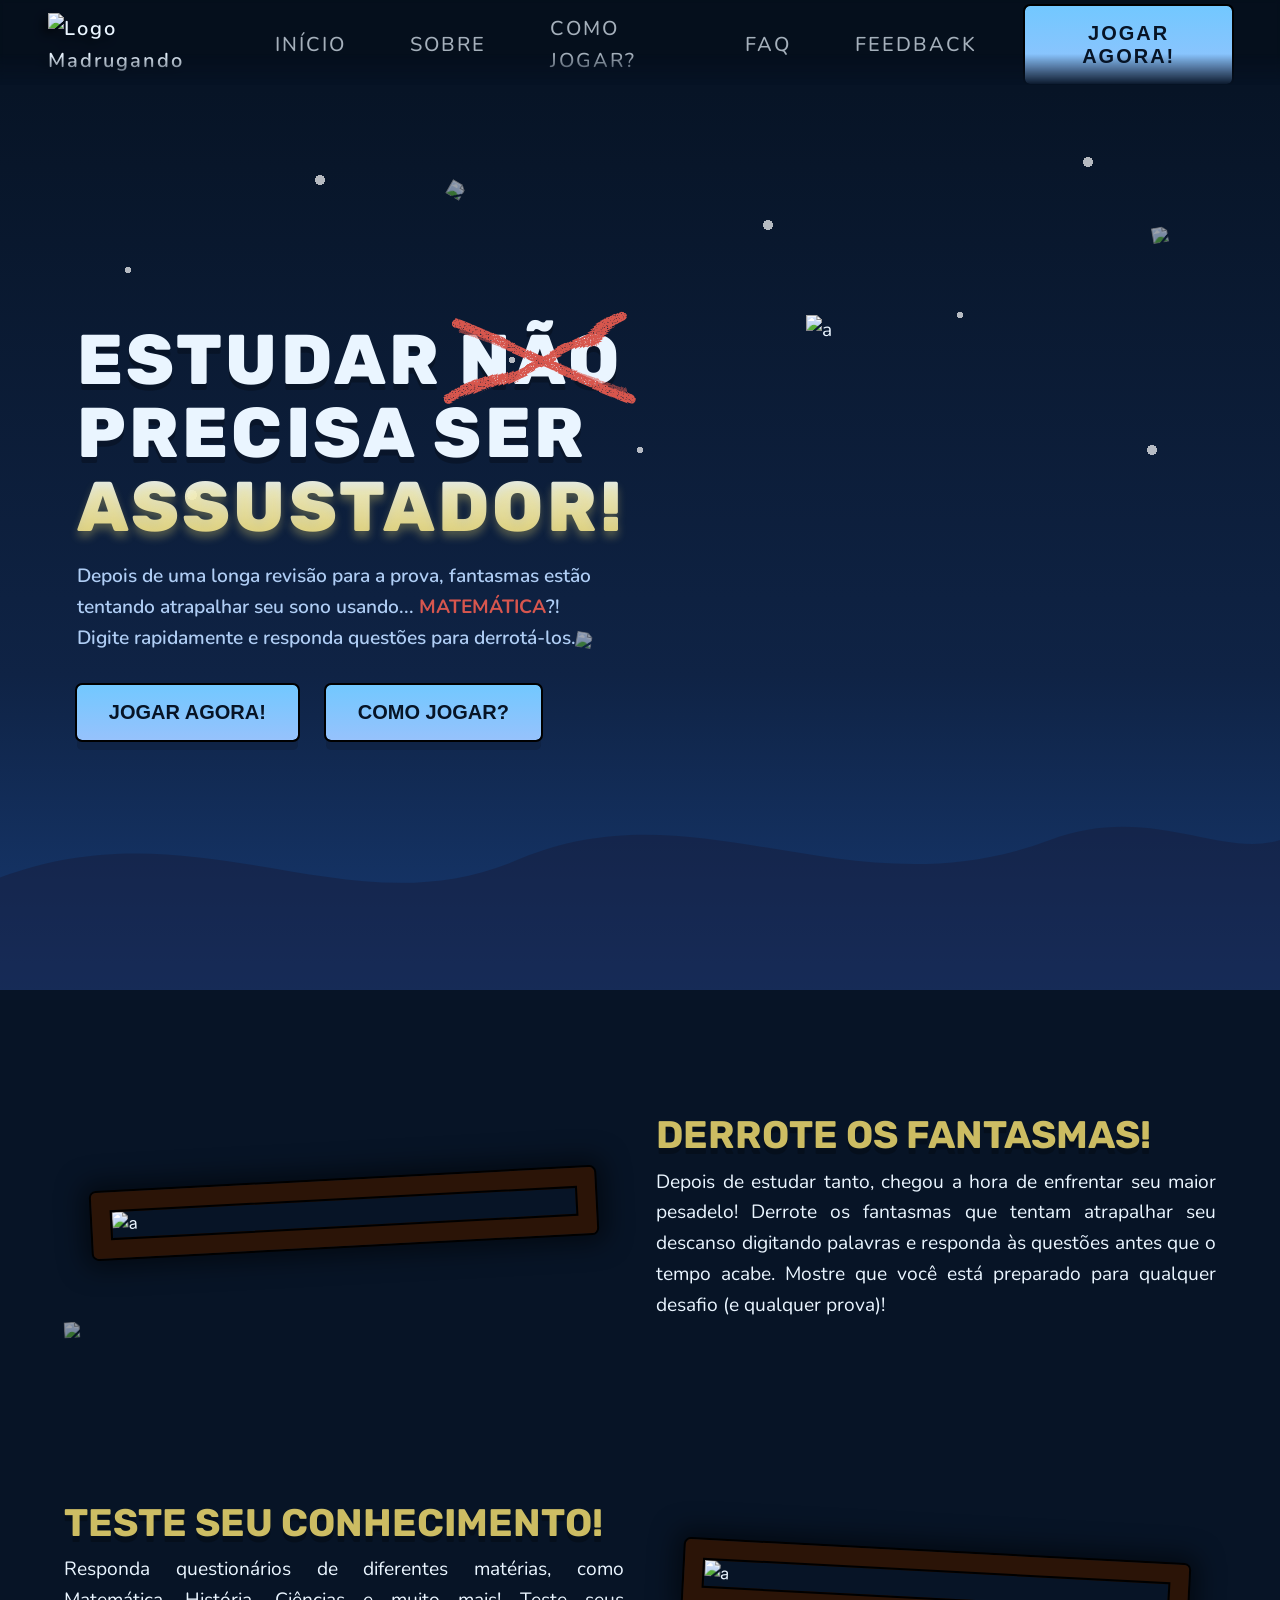
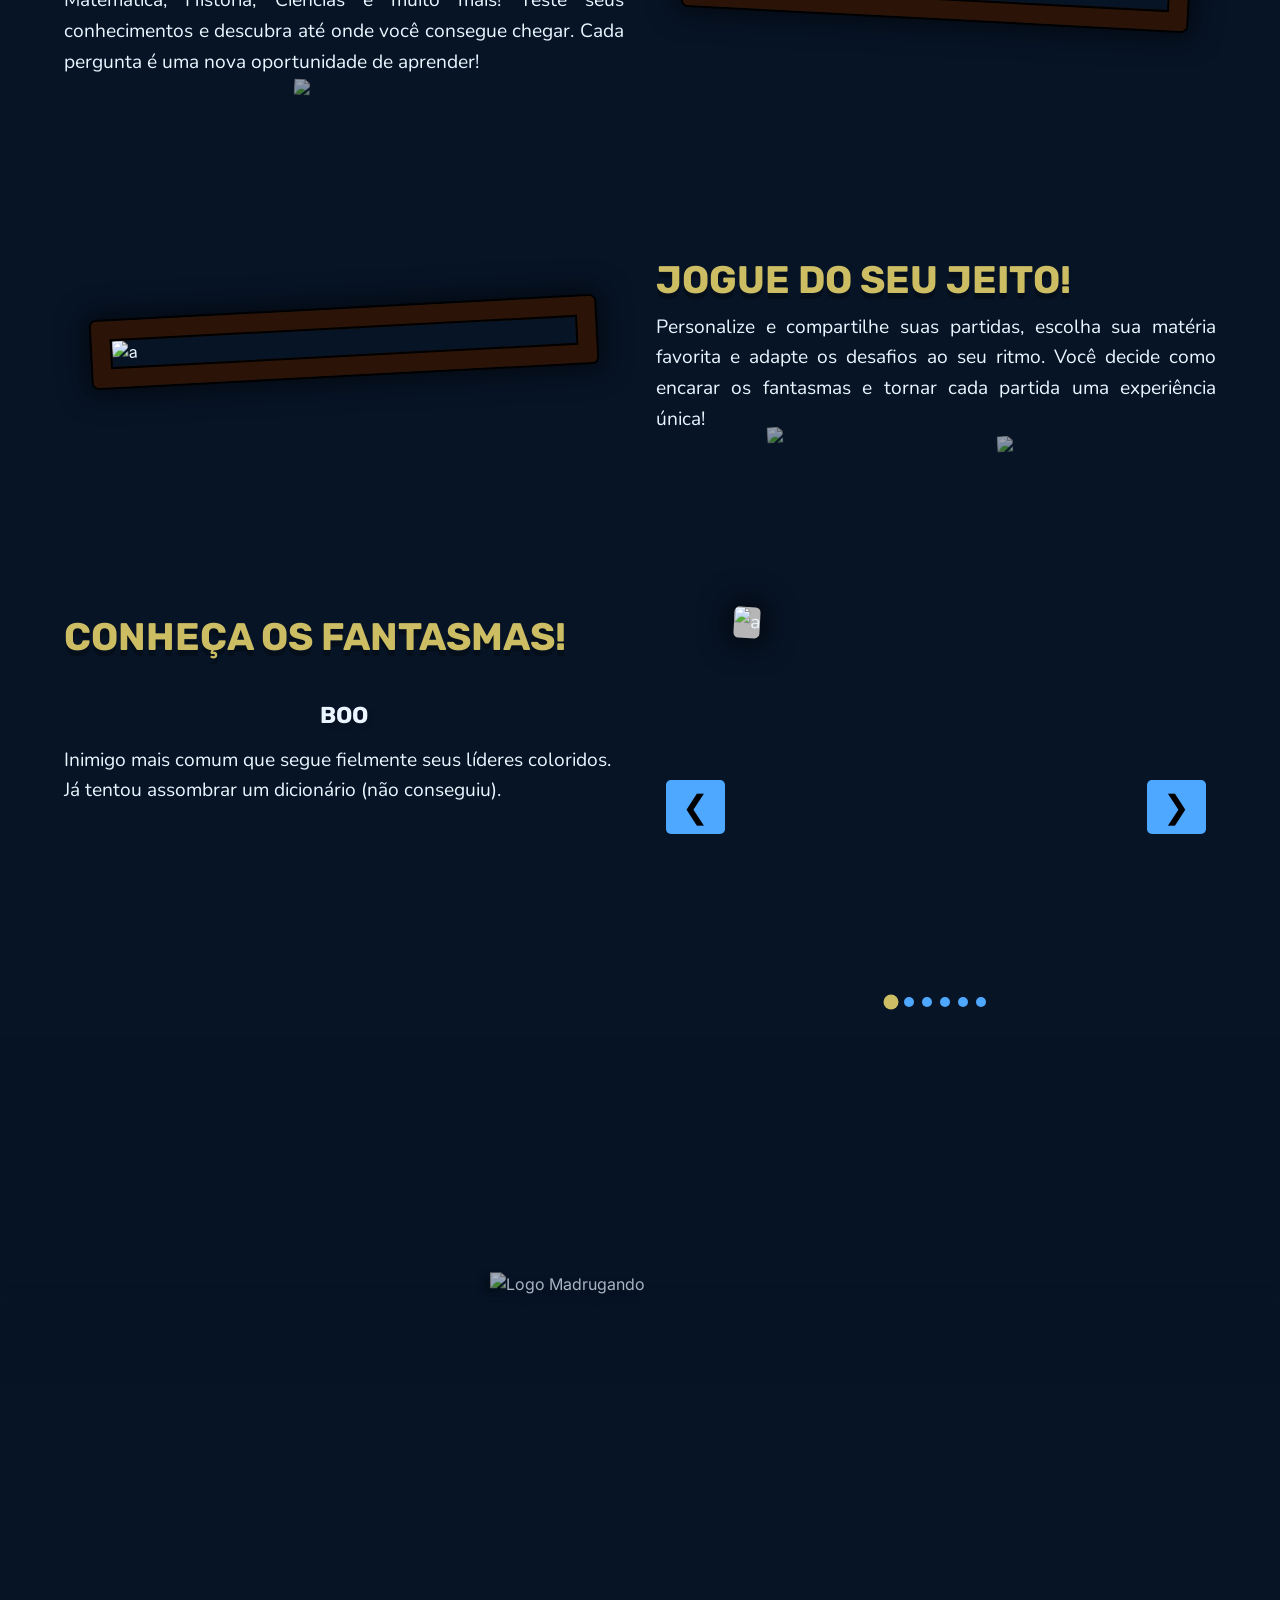
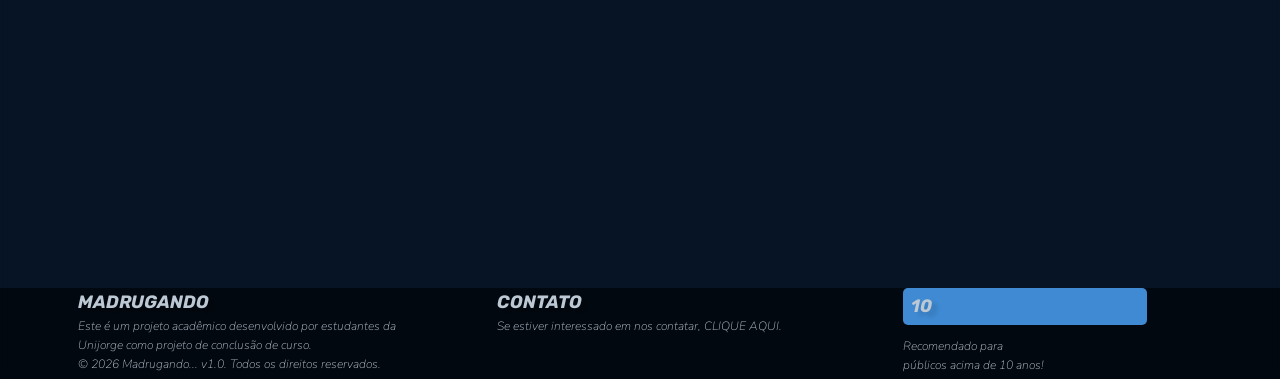
==== index.html @ c6a185a7 "Add de páginas e alterações de estilo no home" ====
<!DOCTYPE html>
<html lang="pt_BR">
<head>
    <meta charset="UTF-8">
    <meta name="viewport" content="width=device-width, initial-scale=1.0">
    <meta name="author" content = "TeamMadrugueiros"> 


    <meta property="og:title" content="Madrugando | JOGUE AGORA!" /> 
    <meta property="og:description" content="Estudar não precisa ser assustador!" /> 
    <meta property="og:image" content="https://madrugando-team.github.io/Madrugando/assets/landingpage/logo.png" />
    <meta property="og:url" content="https://madrugando-team.github.io/Madrugando/" /> 
    <meta property="og:image:width" content="1200" />
    <meta property="og:image:height" content="630" />
    <meta property="og:type" content="website" />
    <meta property="og:locale" content="pt_BR" />
    <meta name ="description" content = "Madrugando: um Typing Game educativo para testar seus conhecimentos e habilidades enquanto se diverte!"> 

    <link rel="preconnect" href="https://fonts.googleapis.com">
    <link rel="preconnect" href="https://fonts.gstatic.com" crossorigin>
    <link href="https://fonts.googleapis.com/css2?family=Baloo+2:wght@400..800&family=Crete+Round:ital@0;1&family=Inter:ital,opsz,wght@0,14..32,100..900;1,14..32,100..900&family=Nunito:ital,wght@0,200..1000;1,200..1000&family=Rubik:ital,wght@0,300..900;1,300..900&display=swap" rel="stylesheet">
    <link href="https://fonts.googleapis.com/css2?family=Baloo+2:wght@400..800&family=Crete+Round:ital@0;1&family=Inter:ital,opsz,wght@0,14..32,100..900;1,14..32,100..900&family=Nunito:ital,wght@0,200..1000;1,200..1000&family=Rubik:ital,wght@0,300..900;1,300..900&display=swap" rel="stylesheet">
    <link href="https://fonts.googleapis.com/css2?family=Baloo+2:wght@400..800&family=Crete+Round:ital@0;1&family=Inter:ital,opsz,wght@0,14..32,100..900;1,14..32,100..900&family=Nunito:ital,wght@0,200..1000;1,200..1000&display=swap" rel="stylesheet">


    <link rel="stylesheet" href="./styles/ladingpage/style.css">
    <link rel="apple-touch-icon" sizes="180x180" href=".\assets\landingpage\icons\apple-touch-icon.png">
    <link rel="icon" type="image/png" sizes="32x32" href=".\assets\landingpage\icons\favicon-32x32.png">
    <link rel="icon" type="image/png" sizes="16x16" href=".\assets\landingpage\icons\favicon-16x16.png">
    <link rel="manifest" href=".\assets\landingpage\icons\site.webmanifest">

    
    <script src="./scripts/ladingpage/frontpage" defer></script>

    <title>MADRUGANDO...</title>
    
</head>
<body>
    <svg width="0" height="0" style="position:absolute" aria-hidden="true">
  <filter id="lapis" x="-10%" y="-10%" width="120%" height="120%">
    <!-- traço tremido -->
    <feTurbulence type="fractalNoise" baseFrequency="0.03" numOctaves="2" seed="3" result="ondulacao"/>
    <feDisplacementMap in="SourceGraphic" in2="ondulacao" scale="10" result="tremido"/>
    <!-- granulado de grafite -->
    <feTurbulence type="fractalNoise" baseFrequency="1.2" numOctaves="2" seed="8" result="grao"/>
    <feColorMatrix in="grao" type="matrix"
      values="0 0 0 0 0  0 0 0 0 0  0 0 0 0 0  3 0 0 0 -0.3" result="mascara"/>
    <feComposite in="tremido" in2="mascara" operator="in"/>
  </filter>
</svg>

    <nav>
        <ul class="navbar-pc">
            <li><img src="./assets/landingpage/logo.png" alt="Logo Madrugando" class="nav-logo"></li>

            <li><a href="./index.html">INÍCIO</a></li>
            <li><a href="./pages/sobre.html">SOBRE</a></li>
            <li><a href="./pages/regras.html">COMO JOGAR?</a></li>
            <li><a href="./pages/faq.html">FAQ</a></li>
            <li><a href="https://forms.gle/wA4erLPUZ9waBrim6" target="_blank">FEEDBACK</a></li>
            <li><button class="btn-jogar"><a class="linkbtn" href="./pages/game.html">JOGAR AGORA!</a></button></li>
        </ul>
    </nav>


    <main>

    <header>

<section class="hero">

  <div class="stars"></div> 

    <div class="boo banner-carrossel">
        <ul>
            <li class="ativo"><img src="./assets/landingpage/verde.png" alt="a"></li>
            <li><img src="./assets/landingpage/vermelho.png" alt="a"></li>
            <li><img src="./assets/landingpage/laranja.png" alt="a"></li>
        </ul>
    </div>
  <div class="boo f1">
        <img src="./assets/landingpage//fant1.png">
  </div>
    <div class="boo f2">
        <img src="./assets/landingpage//fant2.png">
  </div>
    <div class="boo f3">
        <img src="./assets/landingpage//fant3.png">
  </div>

  <div class="banner">
    
    <div class="banner-conteudo">

        <!-- <img src="./assets/landingpage//logo.png" alt="Logo Madrugando" class="banner-logo"> -->
      <h1 class="banner-titulo">ESTUDAR <span class="risco-banner"> NÃO <svg class="x-lapis" viewBox="0 0 100 60" preserveAspectRatio="none" aria-hidden="true">
    <g filter="url(#lapis)">
      <path d="M5 9 C28 18, 62 38, 97 52" />
      <path d="M95 7 C66 24, 33 42, 3 55" />
      <path class="traco-extra" d="M8 14 C34 24, 64 36, 94 47" />
    </g>
  </svg> </span>
       PRECISA SER <span class="destaque-amarelo">ASSUSTADOR!</span>
      </h1>

      <p class="banner-desc">Depois de uma longa revisão para a prova, fantasmas estão tentando atrapalhar seu sono usando... <span class="materia" aria-live="off" >MATEMÁTICA</span>?!
    <br> Digite rapidamente e responda questões para derrotá-los.</p>

    <div class="banner-btns">
      <button class="btn-jogar"><a href="./pages/game.html">JOGAR AGORA!</a></button>
      <button class="btn-jogar"><a href="./pages/regras.html">COMO JOGAR?</a></button>
    </div>

    </div>

  </div>
 
  <svg class="hill-near" viewBox="0 0 1280 120" preserveAspectRatio="none">
    <path d="M0,120 L0,60 C200,20 350,90 520,50 C700,10 850,80 1050,40 C1150,20 1220,50 1280,40 L1280,120 Z" fill="#161D3C"/>
  </svg>
  
</section>

    </header>

    <section class="corpo-main">

        <div>
            <div class="corpo-conteudoE">

            <div class="boo2 corpof1">
                <img src="./assets/landingpage//laranja.png">
            </div>

                <div class="corpo-img">
                    <img src="./assets/landingpage//gameplay.webp" alt="a">
                </div>

                <div class="corpo-texto">
                    <h2>DERROTE OS FANTASMAS!</h2>

                    <p>Depois de estudar tanto, chegou a hora de enfrentar seu maior pesadelo! Derrote os fantasmas que tentam atrapalhar seu descanso digitando palavras e responda às questões antes que o tempo acabe. Mostre que você está preparado para qualquer desafio (e qualquer prova)!</p>
                </div>
            </div>

            <div class="corpo-conteudoD">

            <div class="boo2 corpof2">
                <img src="./assets/landingpage//verde.png">
            </div>

                <div class="corpo-texto">
                    <h2>TESTE SEU CONHECIMENTO!</h2>
                    <p>Responda questionários de diferentes matérias, como Matemática, História, Ciências e muito mais! Teste seus conhecimentos e descubra até onde você consegue chegar. Cada pergunta é uma nova oportunidade de aprender!</p>
                </div>

                <div class="corpo-img">
                    <img src="./assets/landingpage//gameplay.webp" alt="a">
                </div>
            </div>

            <div class="corpo-conteudoE">

            <div class="boo2 corpof3">
                <img src="./assets/landingpage//fant1.png">
            </div>
            <div class="boo2 corpof4">
                <img src="./assets/landingpage//fant2.png">
            </div>

                <div class="corpo-img">
                    <img src="./assets/landingpage//gameplay.webp" alt="a">
                </div>

                <div class="corpo-texto">
                    <h2>JOGUE DO SEU JEITO!</h2>
                    <p>Personalize e compartilhe suas partidas, escolha sua matéria favorita e adapte os desafios ao seu ritmo. Você decide como encarar os fantasmas e tornar cada partida uma experiência única!</p>
                </div>
            </div>

            <div class="corpo-conteudoD">
                <div class="corpo-texto fantasmas">
                    <h2>CONHEÇA OS FANTASMAS!</h2>
                    <h3 class="nomeFant"></h3>
                    <ul class="textoFant"></ul>
                </div>

                <div class="corpo-img">

            <div class="carrossel-fantasmas">
                <button class="seta antes">❮</button>

            <ul class="fant-carrossel">

            <li class="ativo" data-nome="BOO" data-texto="Inimigo mais comum que segue fielmente seus líderes coloridos. Já tentou assombrar um dicionário (não conseguiu)."><img src="./assets/landingpage//logo.png" alt="a"></li>

            <li data-nome="BOCÓ" data-texto="Líder do grupo. Deu a ideia de atazanar o protagonista nos sonhos porque ficou com raiva ao ver ele dormir no meio dos estudos. Uma vez ficou com tanta raiva que quase explodiu."><img src="./assets/landingpage//vermelho.png" alt="a"></li>

            <li data-nome="BIG" data-texto="Mais velho do grupo, por conta de sua experiência, ajuda o Bocó a pensar em planos melhores. Adora contar histórias e curte novela mexicana."><img src="./assets/landingpage//amarelo.png" alt="a"></li>

            <li data-nome="BLU" data-texto="Adora a natureza e estar perto dos amigos, normalmente se preocupa demais com os outros. É vegano. Uma vez, pisou numa formiga e chorou por dias."><img src="./assets/landingpage//azul.png" alt="a"></li>

            <li data-nome="BOB" data-texto="Mais novo do grupo, normalmente faz as coisas sem pensar por conta de sua inocência. Uma vez, viajou pelo mundo (no Minecraft)."><img src="./assets/landingpage//laranja.png" alt="a"></li>

            <li data-nome="SCROMBLUS" data-texto="Simplesmente apareceu do nada e todo mundo concordou em manter ele no grupo, de longe o cara mais prestativo. Não sabe falar, só emite sons estranhos que aparentemente todo mundo consegue entender. "><img src="./assets/landingpage//verde.png" alt="a"></li>
            </ul>

                <button class="seta depois">❯</button>

            <div class="bolinhas"></div>
            </div>
                </div>

            </div>
        </div>

    </section>

    <section class="banner-baixo">
        <img class="logo" src="./assets/landingpage/logo.png" alt="Logo Madrugando" class="banner-logo">
        <div class="banner">
        </div>

    <footer>
        <div class="footer-div">
            <div class="footer-projeto">
                <h3>MADRUGANDO</h3>
                <p>Este é um projeto acadêmico desenvolvido por estudantes da Unijorge como projeto de conclusão de curso.</p>
                <p>© 2026 Madrugando... v1.0. Todos os direitos reservados.</p>
            </div>

            <div class="footer-contato">
            <h3>CONTATO</h3>
            <p>Se estiver interessado em nos contatar, <a href="./pages/sobre.html">CLIQUE AQUI</a>.</p>
            </div>
        
            <div class="footer-classificacao">
            <h3 class="indicacao">10</h3>
            <p>Recomendado para públicos acima de 10 anos!</p>
            </div>

        </div>
    </footer>

    </section>

    </main>
    
</body>
</html>
---- styles/ladingpage/style.css ----
@import url('./main.css');
@import url('./sobre.css');


*{
    margin: 0;
    padding: 0;
    scroll-behavior: smooth;
    box-sizing: border-box;
    /*border: solid 1px red;*/
}

:root{
  /* banner */
  --bg:#071426;
  --bg2:#0F2345;
  --cards:#173A73;

  /* textos */
  --text-comum:#EAF5FF;
  --text-secundario:#AFCDF4;
  --text-destaque: #4EA8FF;

  /* btns */
  --btns:#72C8FF;
  --btns-grad: #96c2fc;
  --btn-lamp: #fde673ce;
  --btn-luz: #fde67348;

  /* EXTRA */
  --janela: #2B1407;
  --red: #D7564E;
  --azul: #5FCDE4;
  --roxo: #A15FC1;
  --laranja: #DE602D;
  --amarelo: #FDE673;
}

body{
    background-color: var(--bg);
    color: var(--text-comum);
    line-height:1.6;
    width: 100%;
    min-height: 100dvh;
    overflow-y: scroll;
    overflow-x: hidden;
    display: grid;
    font-family: 'Inter', sans-serif;


    grid-template-rows: auto 1fr auto;
    grid-template-areas: 
    "nav nav nav"
    "main main main"
    "footer footer footer";
}

nav{
    grid-area: nav;
}
main{
    grid-area: main;
    padding: 90px 0 0 0;
}
footer{
    grid-area: footer;
    display: flex;
    overflow-x: hidden;
    flex-wrap: nowrap;
    text-align: center;
    justify-content: center;
    padding: 0 1rem 0.25rem 1rem;

    svg{
        color: currentColor;
        vertical-align: middle;
        display: inline-block;
    }
}

h1{
    font-family: 'Rubik', serif;
    font-size: clamp(40px, 5.5vw, 72px);
    text-align: center;
    line-height: 1.05;
    font-weight: 800;
    letter-spacing: 0.2rem;
    color: var(--texto-comum);
    text-shadow: 0 6px 0 rgba(0,0,0,0.25);
}

h2{    
    font-family: 'Rubik', serif;
    font-size: clamp(1.8rem, 3vw, 3.75rem);
    text-shadow: 0 6px 0 rgba(0,0,0,0.25);
    color: var(--btn-lamp);
}

h3{
    font-family: 'Rubik', serif;
    font-size: clamp(1rem, 1.8vw, 1.5rem);
    text-align: center;
    text-shadow: 5px 4px 4px rgba(0, 0, 0, 0.15);
}

p, ul, li{
    font-family: 'Nunito', sans-serif;
    font-size: clamp(0.9rem, 1.5vw, 1.25rem);
}
a{
    text-decoration: none;
}

footer{
    font-size: clamp(0.25rem, 1vw, 0.5rem);
    font-weight: 200;
    color: var(--texto-comum);
    font-style: italic;
}

nav ul, nav li, nav li a{
    font-family: 'Nunito', sans-serif;
    font-size: clamp(1.25rem, 2vw, 0.75rem);
    text-decoration: none;
    letter-spacing: 2px;
    color: var(--texto-comum);
    font-weight: 600;
}

/* BOTÕES */
button {
    background: transparent;
    cursor: pointer;
    outline: none;
    border: none;
}

.btn-jogar{
    color: var(--bg);
    font-weight: 700; 
    font-size: 20px;
    background: linear-gradient(180deg, var(--btns) 0%, var(--btns-grad) 100%);
    border-radius: 5px;
    outline: 2px solid rgb(0, 0, 0);
    box-shadow: 0 10px 0 var(--bg2);
    padding: 0;

    transition: transform .15s ease, box-shadow .15s ease;
    a{
        font: inherit;
        color: inherit;
        display: block;
        text-decoration: none;
        padding: 1rem 2rem; 
    }
}

.btn-jogar:hover{ 
    transform:translateY(-3px); 
    box-shadow: 0 13px 0 var(--btn-lamp), 0 22px 34px var(--btn-luz); 
    text-shadow: 0 0 10px var(--btn-luz);
}

.btn-jogar:active{ 
    transform:translateY(3px); 
    box-shadow: 0 6px 0 var(--btn-lamp), 0 10px 20px var(--btn-luz); 
}

/* SCROLL */

::-webkit-scrollbar {
  width: 10px;
}
::-webkit-scrollbar-track {
  background: transparent;
}
::-webkit-scrollbar-thumb {
  background: var(--text-destaque);
}
::-webkit-scrollbar-thumb:hover {
  background: var(--text-secundario);
}
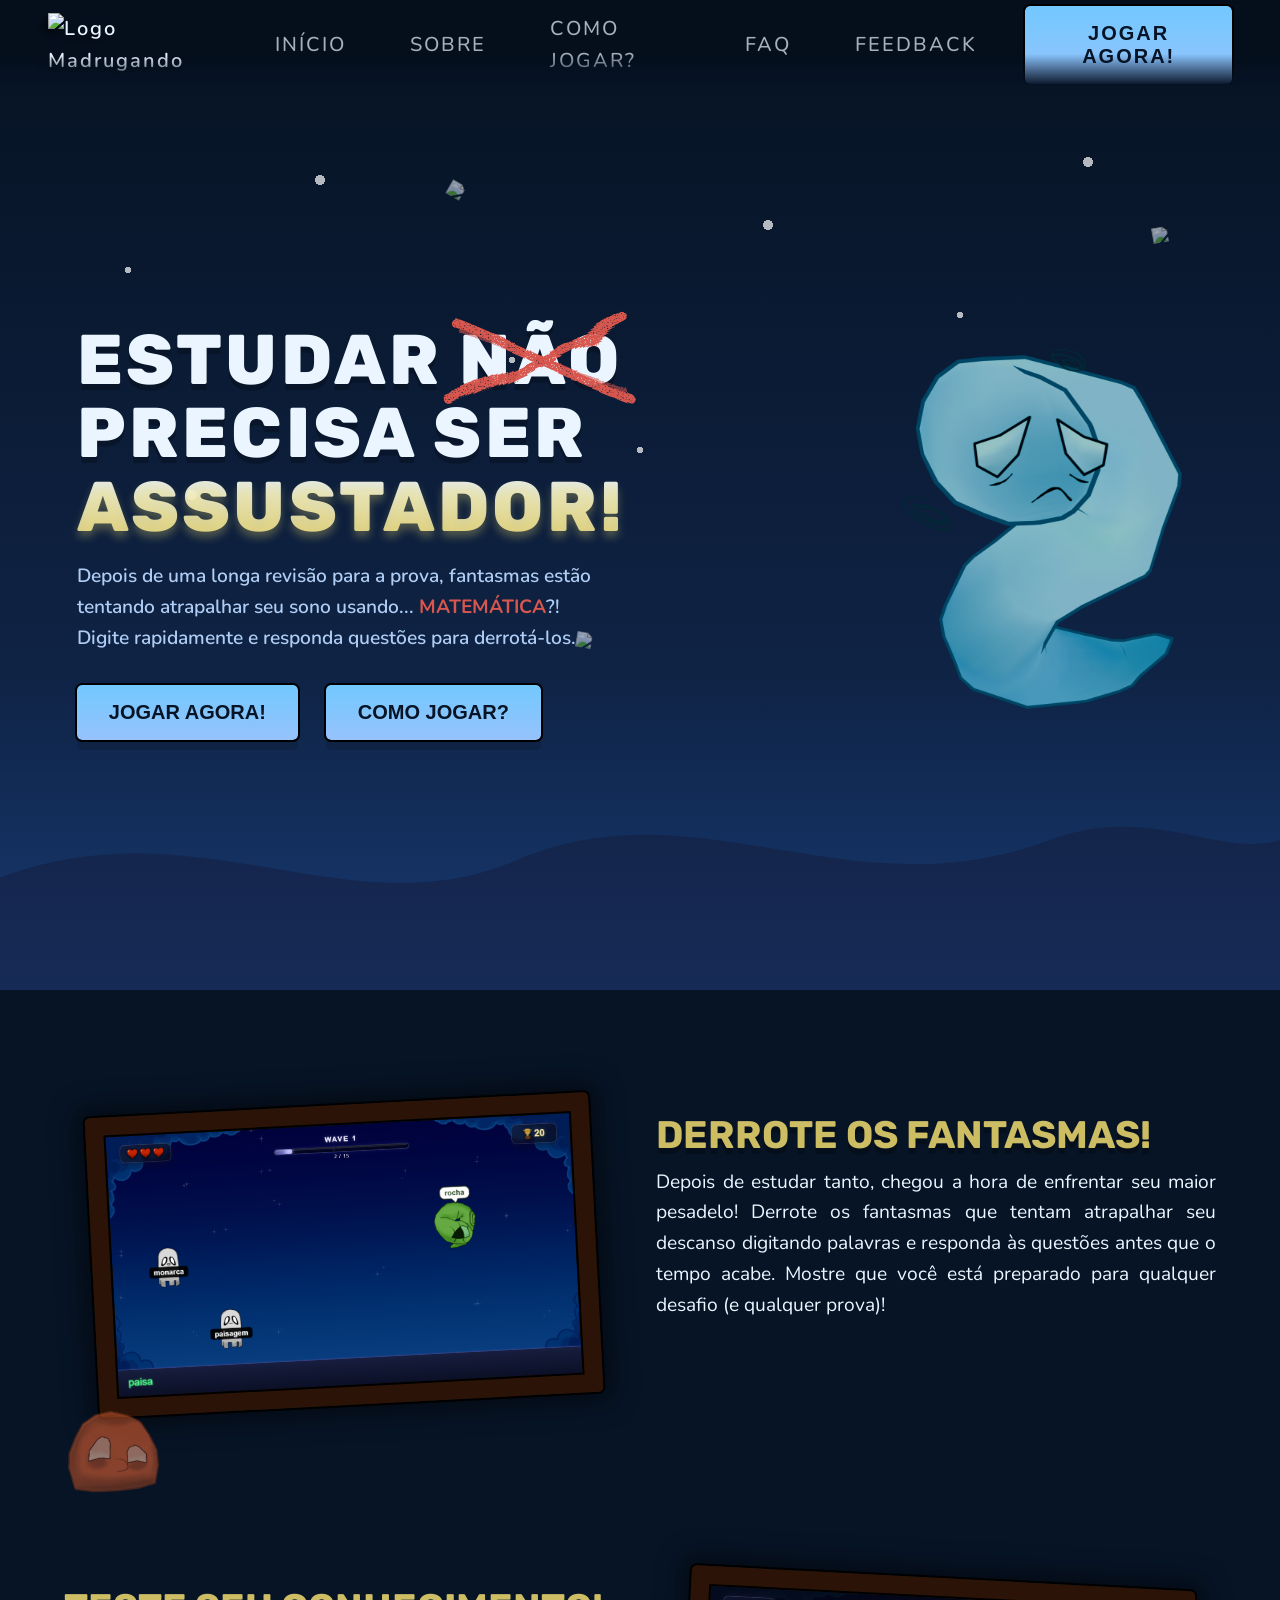
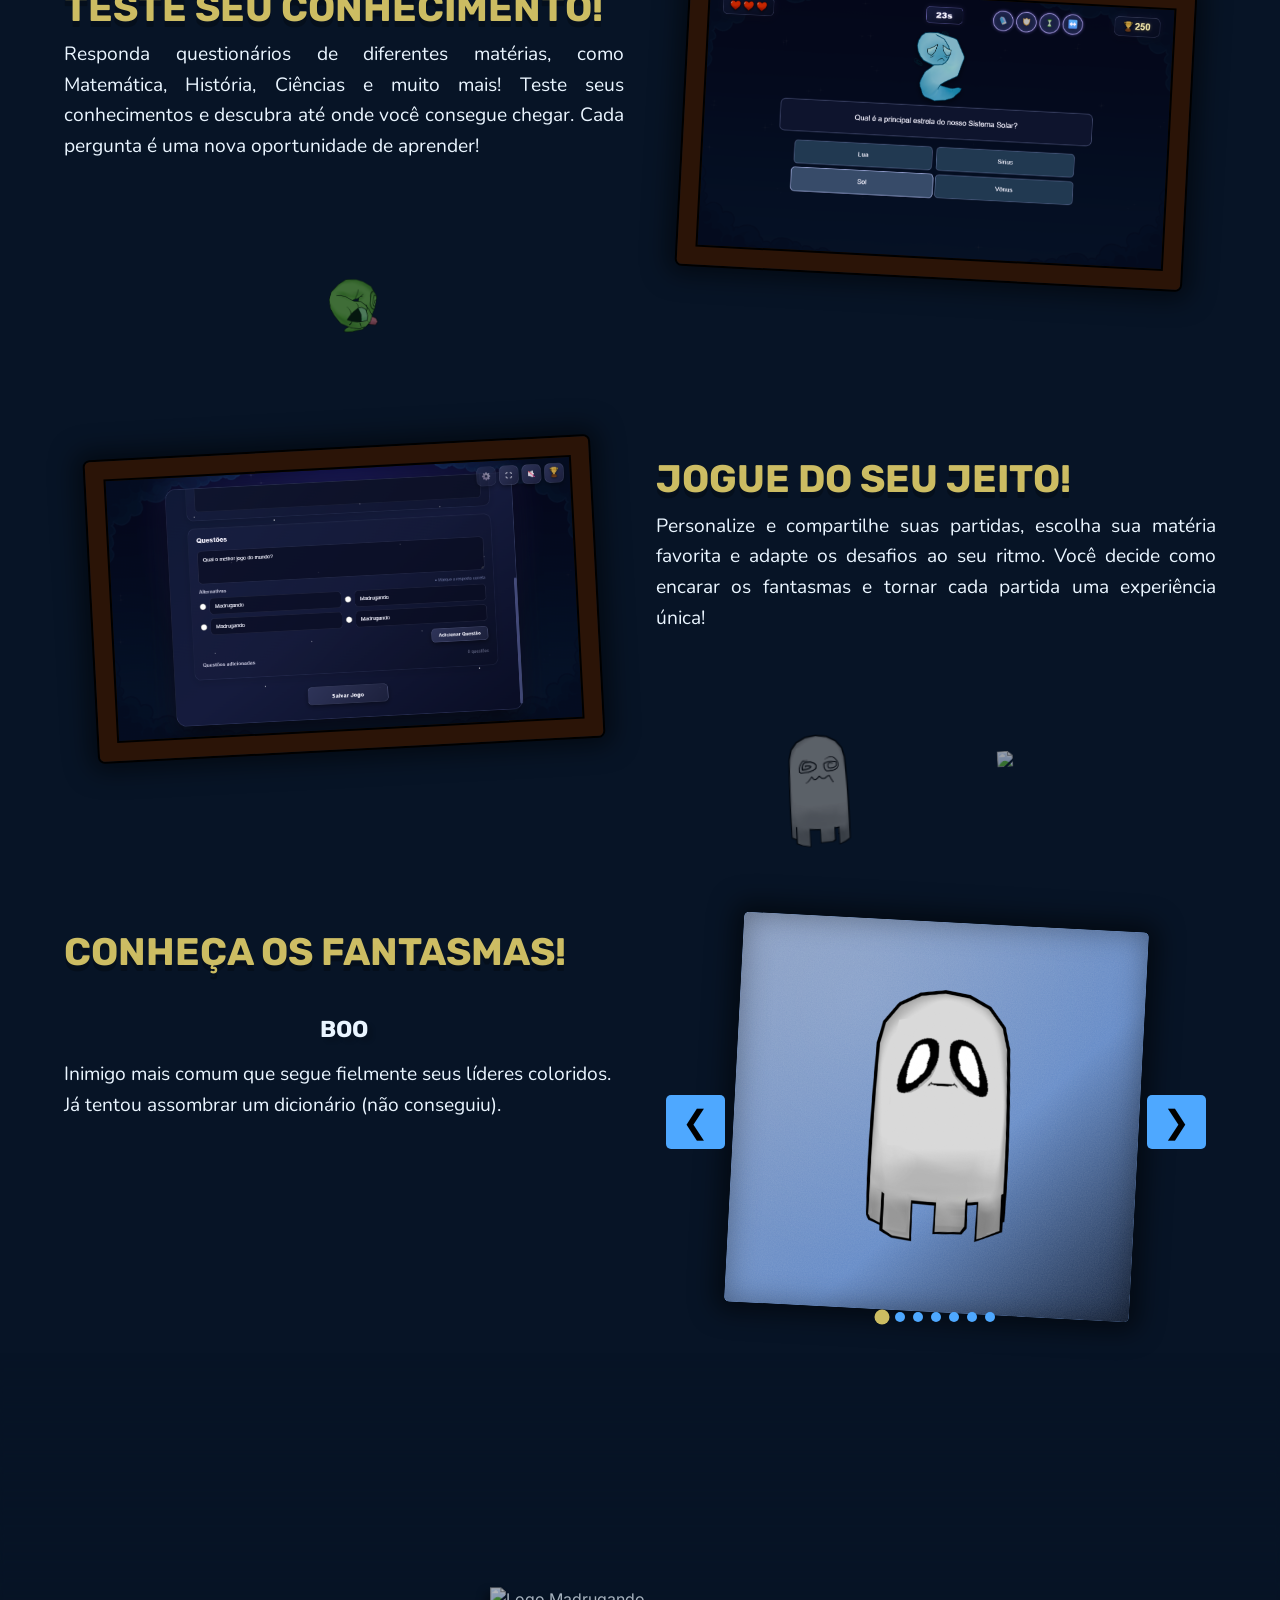
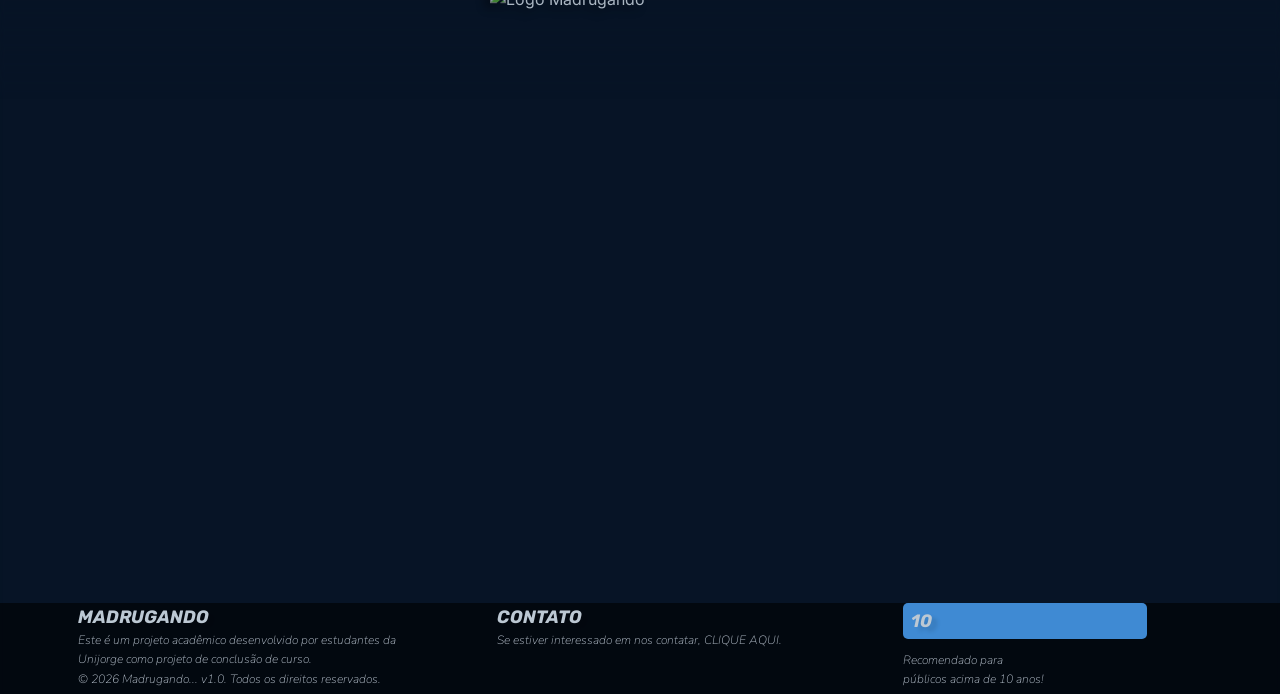
==== commit 91c9efa6: "alterações no 'como jogar' e imgs novas" ====
--- a/index.html
+++ b/index.html
@@ -73,7 +73,7 @@
 
     <div class="boo banner-carrossel">
         <ul>
-            <li class="ativo"><img src="./assets/landingpage/verde.png" alt="a"></li>
+            <li class="ativo"><img src="./assets/landingpage/azul.png" alt="a"></li>
             <li><img src="./assets/landingpage/vermelho.png" alt="a"></li>
             <li><img src="./assets/landingpage/laranja.png" alt="a"></li>
         </ul>
@@ -133,7 +133,7 @@
             </div>
 
                 <div class="corpo-img">
-                    <img src="./assets/landingpage//gameplay.webp" alt="a">
+                    <img src="./assets/landingpage//gameplay.png" alt="a">
                 </div>
 
                 <div class="corpo-texto">
@@ -155,7 +155,7 @@
                 </div>
 
                 <div class="corpo-img">
-                    <img src="./assets/landingpage//gameplay.webp" alt="a">
+                    <img src="./assets/landingpage//gameplay2.png" alt="a">
                 </div>
             </div>
 
@@ -165,11 +165,11 @@
                 <img src="./assets/landingpage//fant1.png">
             </div>
             <div class="boo2 corpof4">
-                <img src="./assets/landingpage//fant2.png">
-            </div>
-
-                <div class="corpo-img">
-                    <img src="./assets/landingpage//gameplay.webp" alt="a">
+                <img src="./assets/landingpage//fant4.png">
+            </div>
+
+                <div class="corpo-img">
+                    <img src="./assets/landingpage//gameplay3.png" alt="a">
                 </div>
 
                 <div class="corpo-texto">
@@ -192,7 +192,7 @@
 
             <ul class="fant-carrossel">
 
-            <li class="ativo" data-nome="BOO" data-texto="Inimigo mais comum que segue fielmente seus líderes coloridos. Já tentou assombrar um dicionário (não conseguiu)."><img src="./assets/landingpage//logo.png" alt="a"></li>
+            <li class="ativo" data-nome="BOO" data-texto="Inimigo mais comum que segue fielmente seus líderes coloridos. Já tentou assombrar um dicionário (não conseguiu)."><img src="./assets/landingpage//branco.png" alt="a"></li>
 
             <li data-nome="BOCÓ" data-texto="Líder do grupo. Deu a ideia de atazanar o protagonista nos sonhos porque ficou com raiva ao ver ele dormir no meio dos estudos. Uma vez ficou com tanta raiva que quase explodiu."><img src="./assets/landingpage//vermelho.png" alt="a"></li>
 
@@ -201,6 +201,8 @@
             <li data-nome="BLU" data-texto="Adora a natureza e estar perto dos amigos, normalmente se preocupa demais com os outros. É vegano. Uma vez, pisou numa formiga e chorou por dias."><img src="./assets/landingpage//azul.png" alt="a"></li>
 
             <li data-nome="BOB" data-texto="Mais novo do grupo, normalmente faz as coisas sem pensar por conta de sua inocência. Uma vez, viajou pelo mundo (no Minecraft)."><img src="./assets/landingpage//laranja.png" alt="a"></li>
+
+            <li data-nome="BINA" data-texto="Sempre diz que está certa, e normalmente tá mesmo. Por algum motivo, mistura inglês com português do nada."><img src="./assets/landingpage//roxo.webp" alt="a"></li>
 
             <li data-nome="SCROMBLUS" data-texto="Simplesmente apareceu do nada e todo mundo concordou em manter ele no grupo, de longe o cara mais prestativo. Não sabe falar, só emite sons estranhos que aparentemente todo mundo consegue entender. "><img src="./assets/landingpage//verde.png" alt="a"></li>
             </ul>
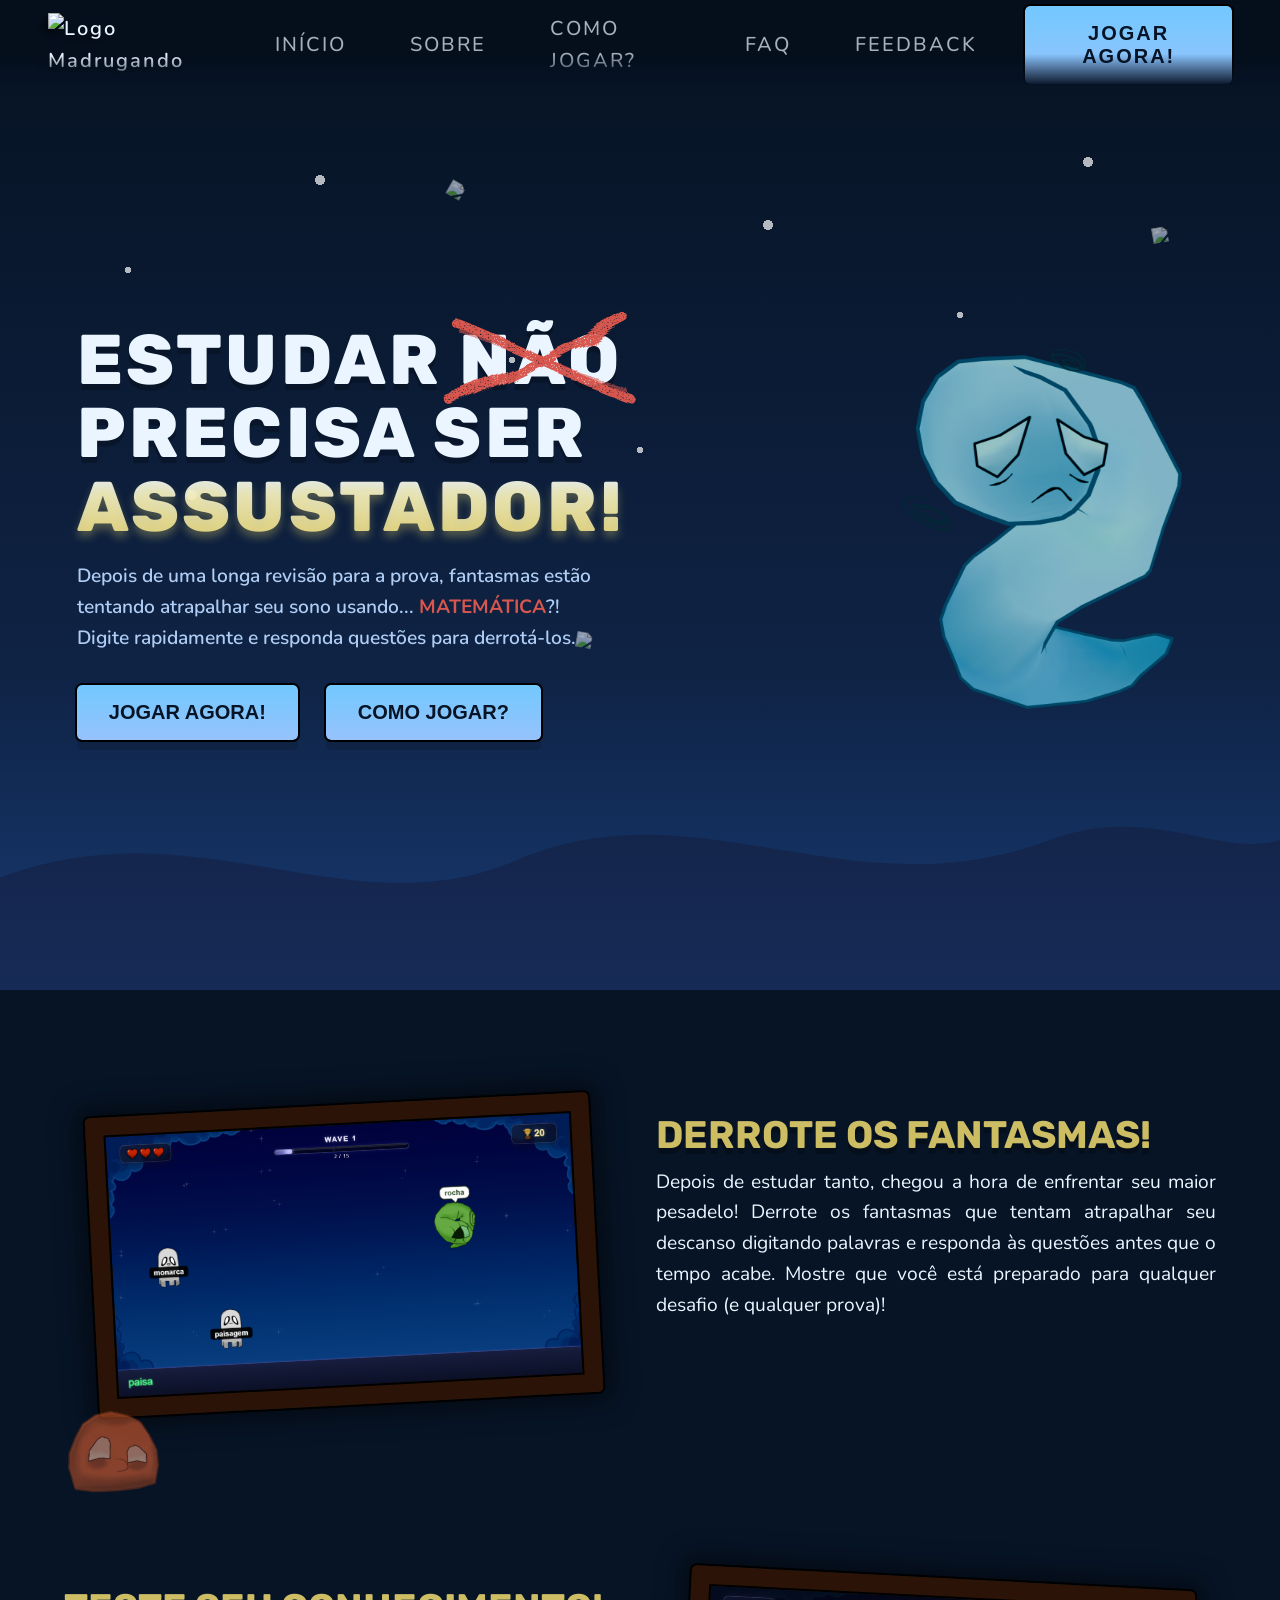
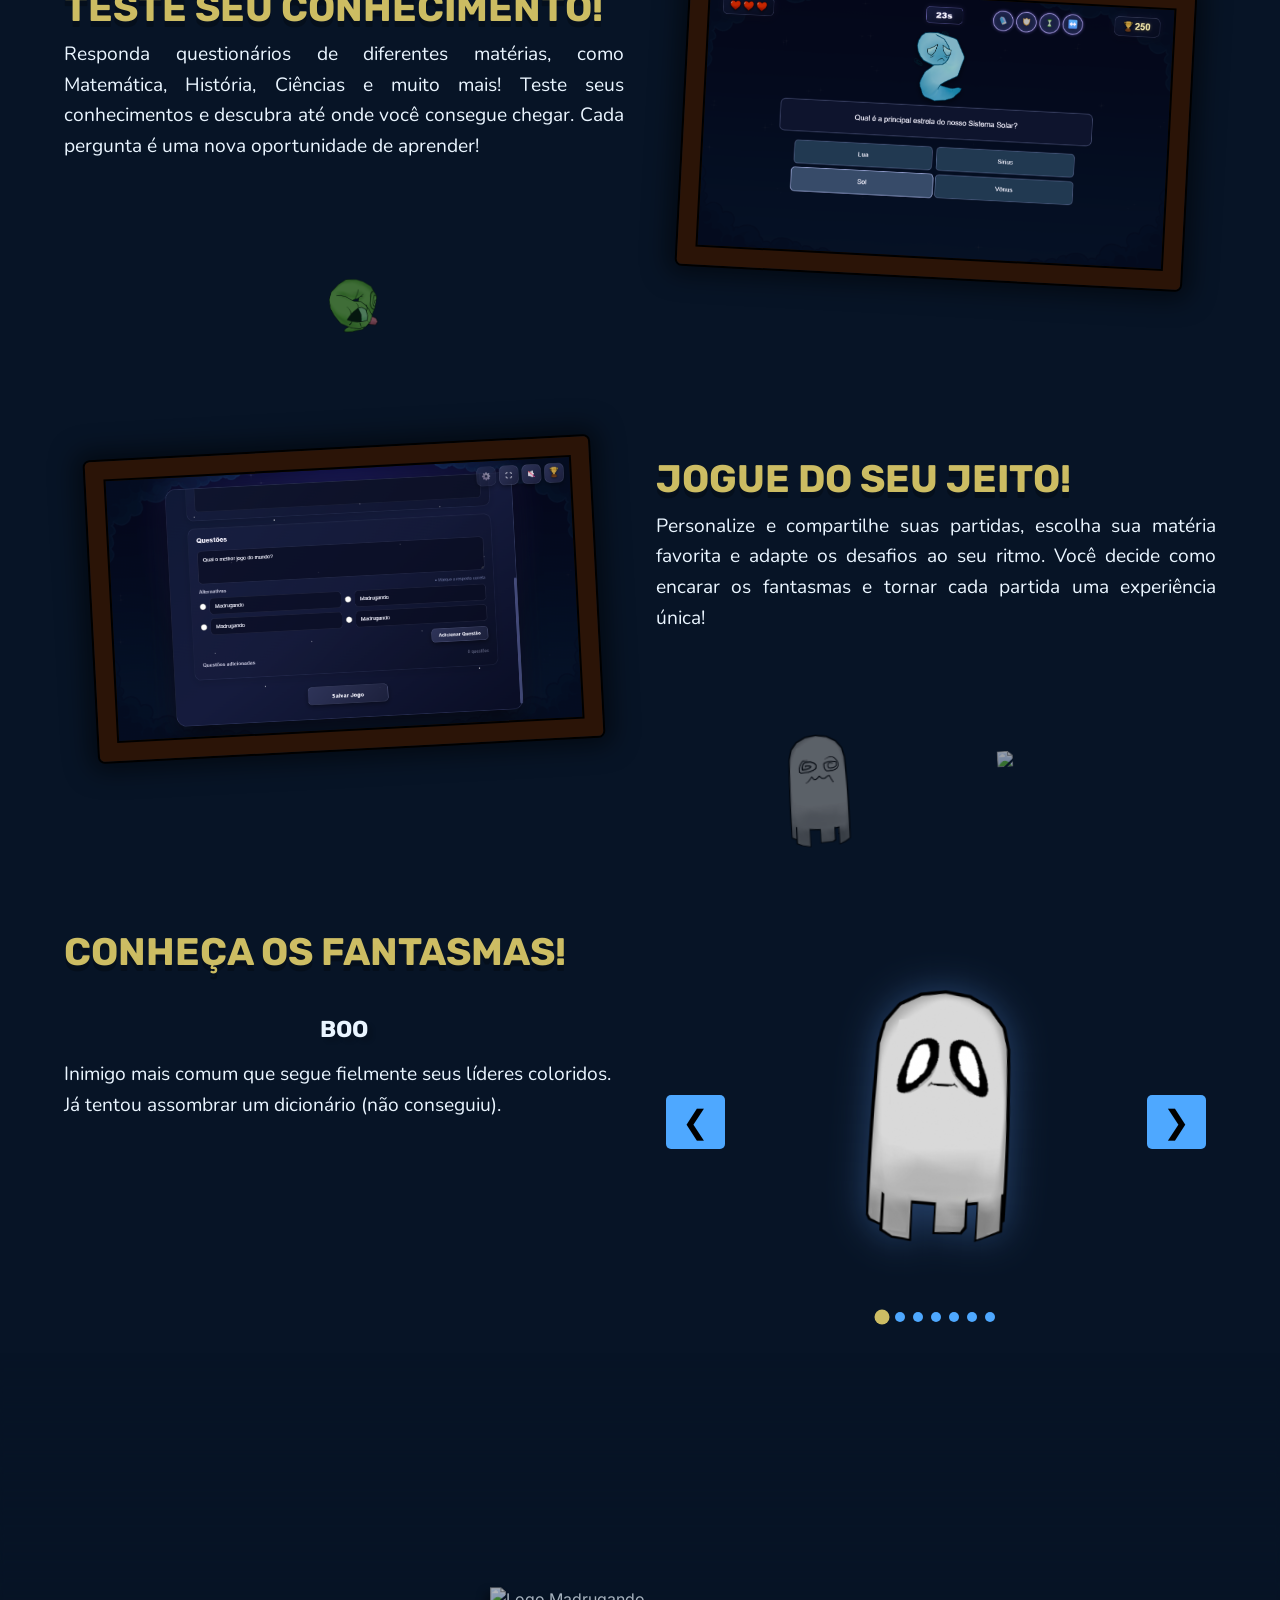
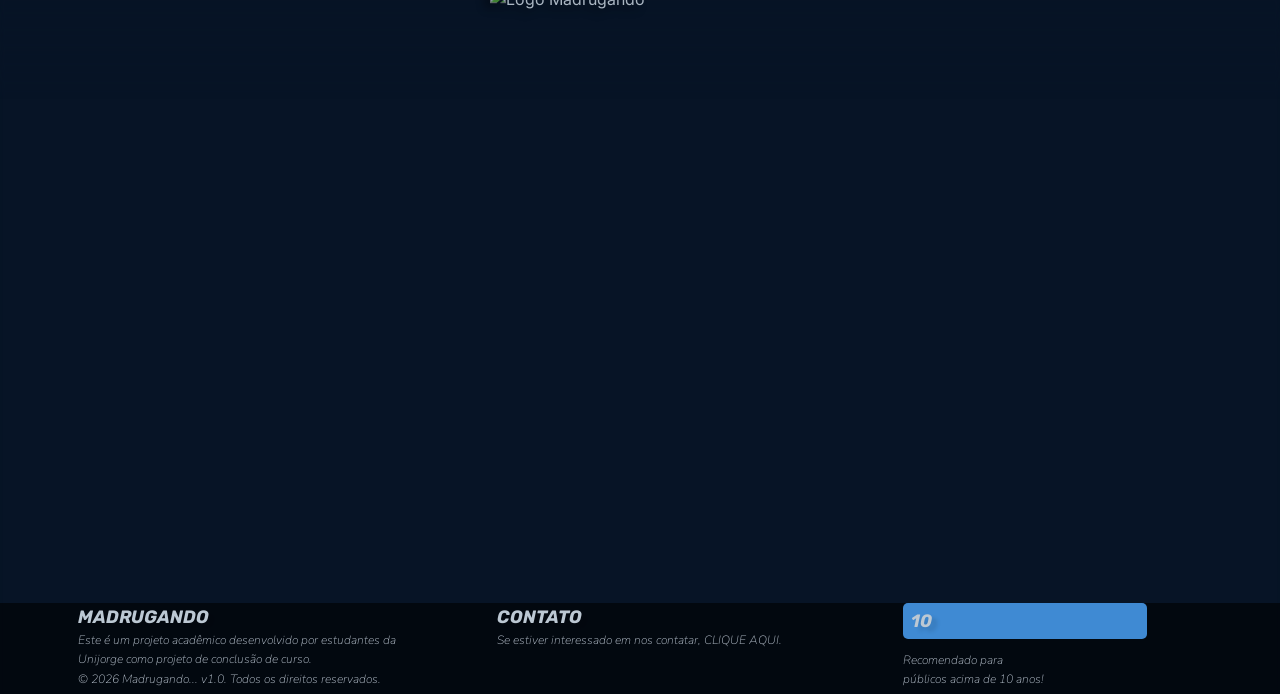
==== commit d776aaa8: "Responsividade para Landing Page" ====
--- a/index.html
+++ b/index.html
@@ -31,6 +31,7 @@
 
     
     <script src="./scripts/ladingpage/frontpage" defer></script>
+    <script src="./scripts/ladingpage/MenuMobile.js" defer></script>
 
     <title>MADRUGANDO...</title>
     
--- a/styles/ladingpage/style.css
+++ b/styles/ladingpage/style.css
@@ -1,5 +1,6 @@
 @import url('./main.css');
 @import url('./sobre.css');
+@import url('./mobile.css');
 
 
 *{
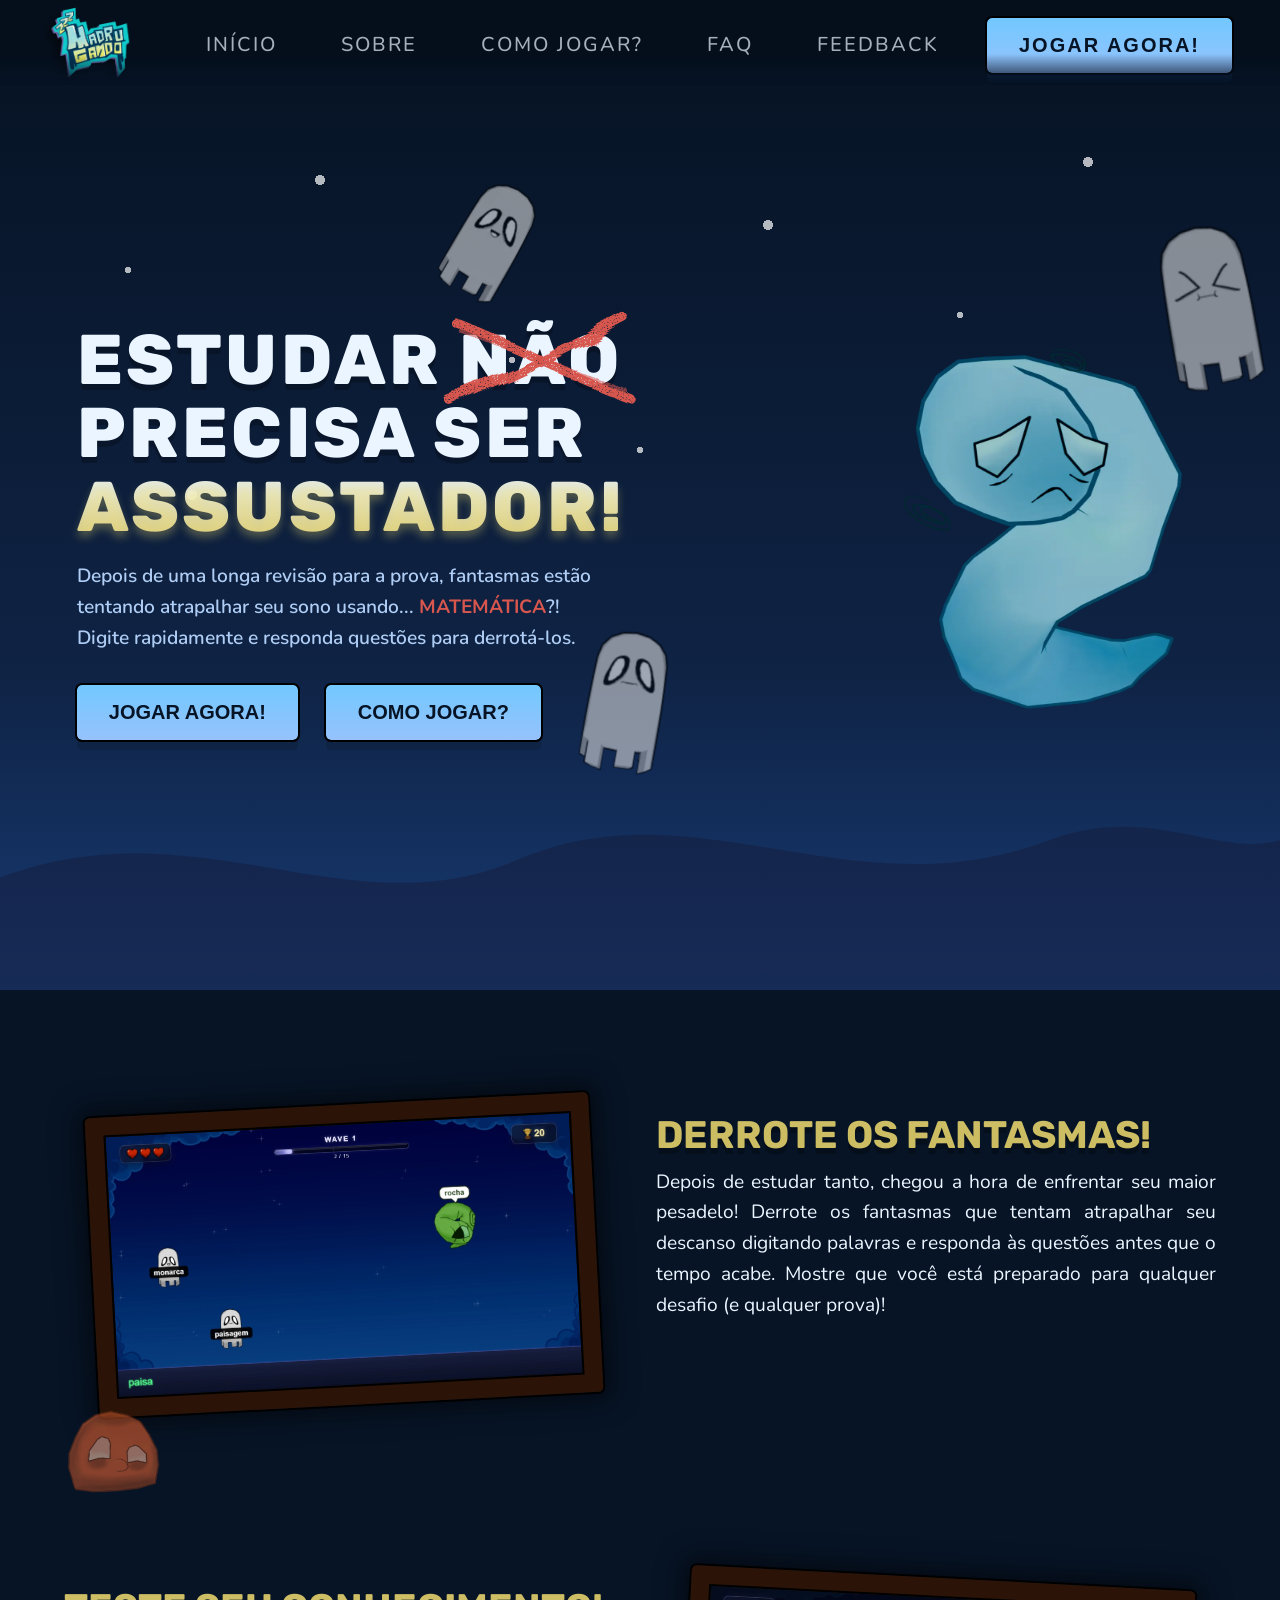
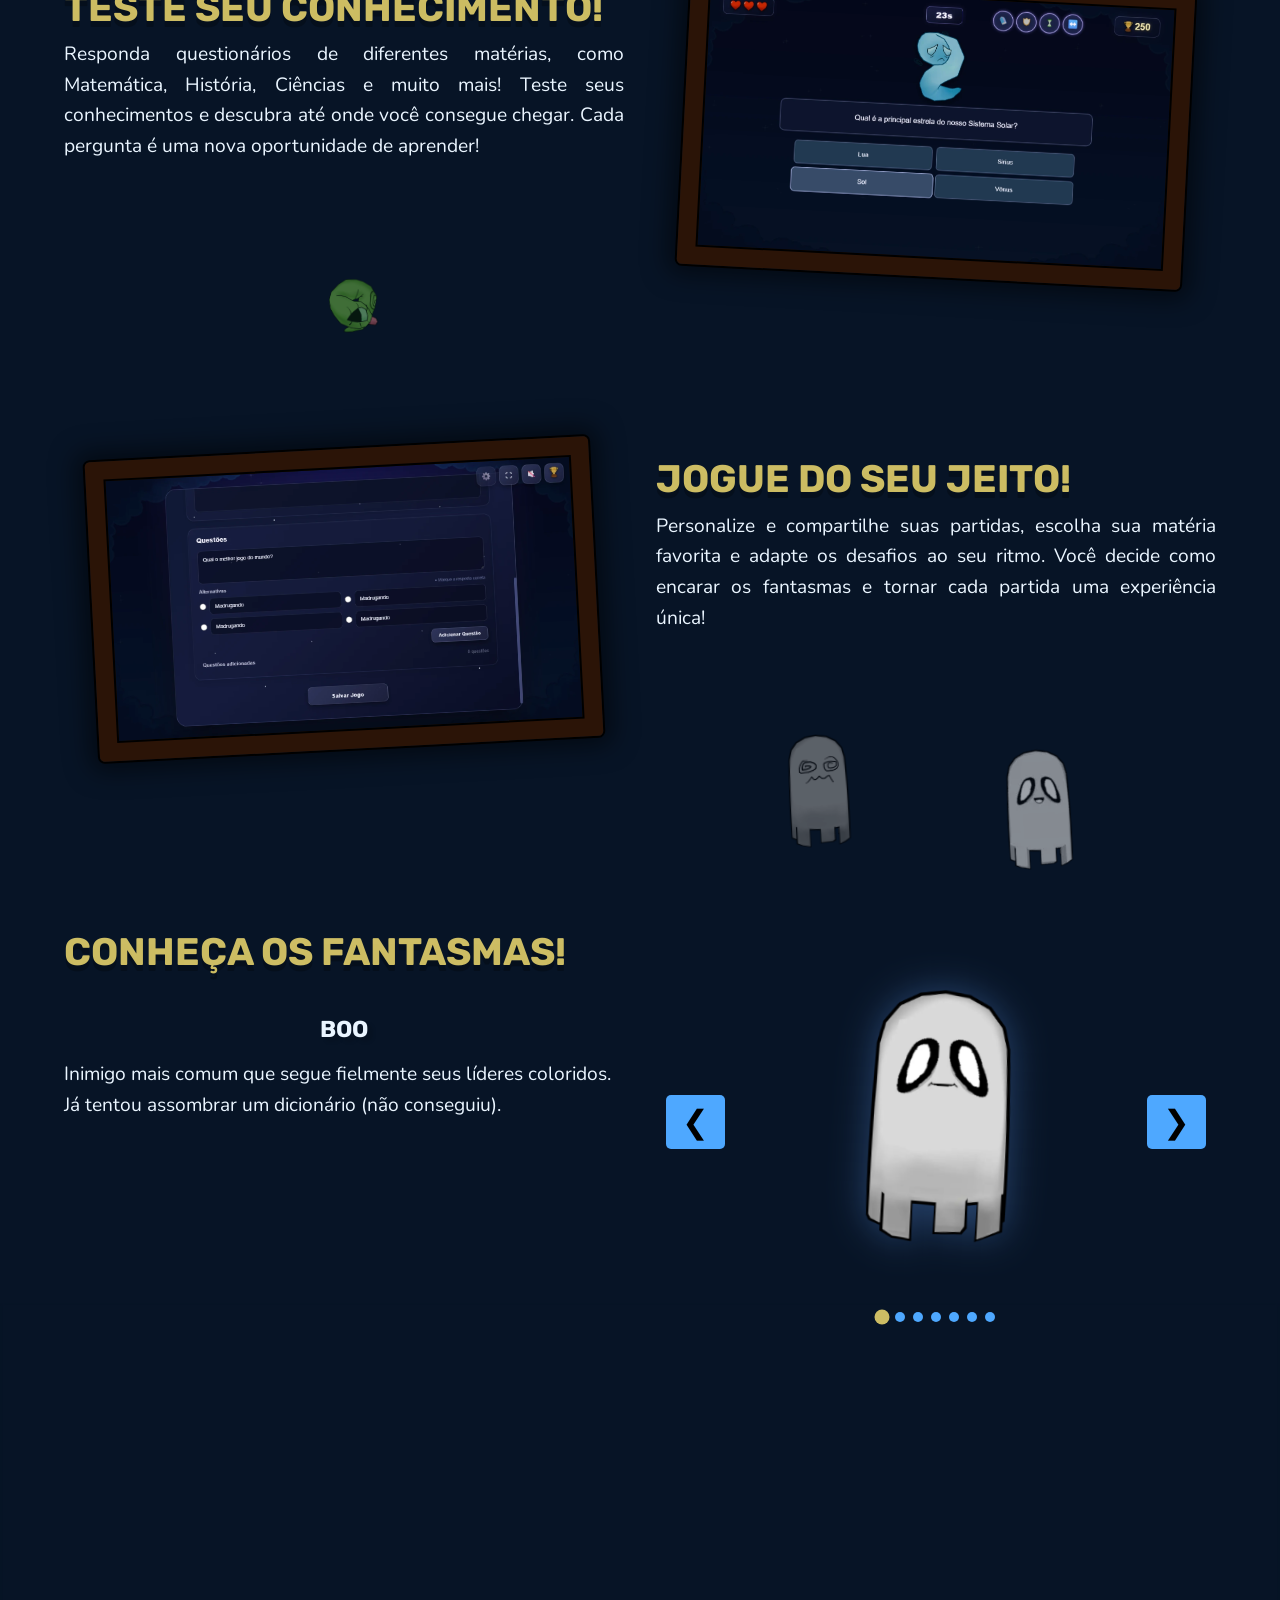
==== commit f72b8aeb: "mudança de PNG para WEBP no site e adição de Alt Text" ====
--- a/index.html
+++ b/index.html
@@ -8,7 +8,7 @@
 
     <meta property="og:title" content="Madrugando | JOGUE AGORA!" /> 
     <meta property="og:description" content="Estudar não precisa ser assustador!" /> 
-    <meta property="og:image" content="https://madrugando-team.github.io/Madrugando/assets/landingpage/logo.png" />
+    <meta property="og:image" content="https://madrugando-team.github.io/Madrugando/assets/landingpage/logo.webp" />
     <meta property="og:url" content="https://madrugando-team.github.io/Madrugando/" /> 
     <meta property="og:image:width" content="1200" />
     <meta property="og:image:height" content="630" />
@@ -52,7 +52,7 @@
 
     <nav>
         <ul class="navbar-pc">
-            <li><img src="./assets/landingpage/logo.png" alt="Logo Madrugando" class="nav-logo"></li>
+            <li><img src="./assets/landingpage/logo.webp" alt="Logo do Madrugando" class="nav-logo"></li>
 
             <li><a href="./index.html">INÍCIO</a></li>
             <li><a href="./pages/sobre.html">SOBRE</a></li>
@@ -74,26 +74,26 @@
 
     <div class="boo banner-carrossel">
         <ul>
-            <li class="ativo"><img src="./assets/landingpage/azul.png" alt="a"></li>
-            <li><img src="./assets/landingpage/vermelho.png" alt="a"></li>
-            <li><img src="./assets/landingpage/laranja.png" alt="a"></li>
+            <li class="ativo"><img src="./assets/landingpage/azul.webp" alt="Fantasma Azul" loading="lazy"></li>
+            <li><img src="./assets/landingpage/vermelho.webp" alt="Fantasma Vermelho" loading="lazy"></li>
+            <li><img src="./assets/landingpage/laranja.webp" alt="Fantasma Laranja" loading="lazy"></li>
         </ul>
     </div>
   <div class="boo f1">
-        <img src="./assets/landingpage//fant1.png">
+        <img src="./assets/landingpage//fant1.webp" alt="" loading="lazy">
   </div>
     <div class="boo f2">
-        <img src="./assets/landingpage//fant2.png">
+        <img src="./assets/landingpage//fant2.webp" alt="" loading="lazy">
   </div>
     <div class="boo f3">
-        <img src="./assets/landingpage//fant3.png">
+        <img src="./assets/landingpage//fant3.webp" alt="" loading="lazy">
   </div>
 
   <div class="banner">
     
     <div class="banner-conteudo">
 
-        <!-- <img src="./assets/landingpage//logo.png" alt="Logo Madrugando" class="banner-logo"> -->
+        <!-- <img src="./assets/landingpage//logo.webp" alt="Logo Madrugando" class="banner-logo"> -->
       <h1 class="banner-titulo">ESTUDAR <span class="risco-banner"> NÃO <svg class="x-lapis" viewBox="0 0 100 60" preserveAspectRatio="none" aria-hidden="true">
     <g filter="url(#lapis)">
       <path d="M5 9 C28 18, 62 38, 97 52" />
@@ -130,11 +130,11 @@
             <div class="corpo-conteudoE">
 
             <div class="boo2 corpof1">
-                <img src="./assets/landingpage//laranja.png">
-            </div>
-
-                <div class="corpo-img">
-                    <img src="./assets/landingpage//gameplay.png" alt="a">
+                <img src="./assets/landingpage//laranja.webp" alt="" loading="lazy">
+            </div>
+
+                <div class="corpo-img">
+                    <img src="./assets/landingpage//gameplay.webp" alt="Gameplay do Madrugando" loading="lazy">
                 </div>
 
                 <div class="corpo-texto">
@@ -147,7 +147,7 @@
             <div class="corpo-conteudoD">
 
             <div class="boo2 corpof2">
-                <img src="./assets/landingpage//verde.png">
+                <img src="./assets/landingpage//verde.webp" alt="" loading="lazy">
             </div>
 
                 <div class="corpo-texto">
@@ -156,21 +156,21 @@
                 </div>
 
                 <div class="corpo-img">
-                    <img src="./assets/landingpage//gameplay2.png" alt="a">
+                    <img src="./assets/landingpage//gameplay2.webp" alt="Tela de Quiz do Madrugando" loading="lazy"> 
                 </div>
             </div>
 
             <div class="corpo-conteudoE">
 
             <div class="boo2 corpof3">
-                <img src="./assets/landingpage//fant1.png">
+                <img src="./assets/landingpage//fant1.webp" alt="" loading="lazy">
             </div>
             <div class="boo2 corpof4">
-                <img src="./assets/landingpage//fant4.png">
-            </div>
-
-                <div class="corpo-img">
-                    <img src="./assets/landingpage//gameplay3.png" alt="a">
+                <img src="./assets/landingpage//fant4.webp" alt="" loading="lazy">
+            </div>
+
+                <div class="corpo-img">
+                    <img src="./assets/landingpage//gameplay3.webp" alt="Tela de Customização do Madrugando" loading="lazy">
                 </div>
 
                 <div class="corpo-texto">
@@ -193,19 +193,19 @@
 
             <ul class="fant-carrossel">
 
-            <li class="ativo" data-nome="BOO" data-texto="Inimigo mais comum que segue fielmente seus líderes coloridos. Já tentou assombrar um dicionário (não conseguiu)."><img src="./assets/landingpage//branco.png" alt="a"></li>
-
-            <li data-nome="BOCÓ" data-texto="Líder do grupo. Deu a ideia de atazanar o protagonista nos sonhos porque ficou com raiva ao ver ele dormir no meio dos estudos. Uma vez ficou com tanta raiva que quase explodiu."><img src="./assets/landingpage//vermelho.png" alt="a"></li>
-
-            <li data-nome="BIG" data-texto="Mais velho do grupo, por conta de sua experiência, ajuda o Bocó a pensar em planos melhores. Adora contar histórias e curte novela mexicana."><img src="./assets/landingpage//amarelo.png" alt="a"></li>
-
-            <li data-nome="BLU" data-texto="Adora a natureza e estar perto dos amigos, normalmente se preocupa demais com os outros. É vegano. Uma vez, pisou numa formiga e chorou por dias."><img src="./assets/landingpage//azul.png" alt="a"></li>
-
-            <li data-nome="BOB" data-texto="Mais novo do grupo, normalmente faz as coisas sem pensar por conta de sua inocência. Uma vez, viajou pelo mundo (no Minecraft)."><img src="./assets/landingpage//laranja.png" alt="a"></li>
-
-            <li data-nome="BINA" data-texto="Sempre diz que está certa, e normalmente tá mesmo. Por algum motivo, mistura inglês com português do nada."><img src="./assets/landingpage//roxo.webp" alt="a"></li>
-
-            <li data-nome="SCROMBLUS" data-texto="Simplesmente apareceu do nada e todo mundo concordou em manter ele no grupo, de longe o cara mais prestativo. Não sabe falar, só emite sons estranhos que aparentemente todo mundo consegue entender. "><img src="./assets/landingpage//verde.png" alt="a"></li>
+            <li class="ativo" data-nome="BOO" data-texto="Inimigo mais comum que segue fielmente seus líderes coloridos. Já tentou assombrar um dicionário (não conseguiu)."><img src="./assets/landingpage//branco.webp" alt="Fantasma Branco" loading="lazy"></li>
+
+            <li data-nome="BOCÓ" data-texto="Líder do grupo. Deu a ideia de atazanar o protagonista nos sonhos porque ficou com raiva ao ver ele dormir no meio dos estudos. Uma vez ficou com tanta raiva que quase explodiu."><img src="./assets/landingpage//vermelho.webp" alt="Fantasma Vermelho" loading="lazy"></li>
+
+            <li data-nome="BIG" data-texto="Mais velho do grupo, por conta de sua experiência, ajuda o Bocó a pensar em planos melhores. Adora contar histórias e curte novela mexicana."><img src="./assets/landingpage//amarelo.webp" alt="Fantasma Amarelo" loading="lazy"></li>
+
+            <li data-nome="BLU" data-texto="Adora a natureza e estar perto dos amigos, normalmente se preocupa demais com os outros. É vegano. Uma vez, pisou numa formiga e chorou por dias."><img src="./assets/landingpage//azul.webp" alt="Fantasma Azul" loading="lazy"></li>
+
+            <li data-nome="BOB" data-texto="Mais novo do grupo, normalmente faz as coisas sem pensar por conta de sua inocência. Uma vez, viajou pelo mundo (no Minecraft)."><img src="./assets/landingpage//laranja.webp" alt="Fantasma Laranja" loading="lazy"></li>
+
+            <li data-nome="BINA" data-texto="Sempre diz que está certa, e normalmente tá mesmo. Por algum motivo, mistura inglês com português do nada."><img src="./assets/landingpage//roxo.webp" alt="Fantasma Roxo" loading="lazy"></li>
+
+            <li data-nome="SCROMBLUS" data-texto="Simplesmente apareceu do nada e todo mundo concordou em manter ele no grupo, de longe o cara mais prestativo. Não sabe falar, só emite sons estranhos que aparentemente todo mundo consegue entender. "><img src="./assets/landingpage//verde.webp" alt="Fantasma Verde" loading="lazy"></li>
             </ul>
 
                 <button class="seta depois">❯</button>
@@ -220,7 +220,7 @@
     </section>
 
     <section class="banner-baixo">
-        <img class="logo" src="./assets/landingpage/logo.png" alt="Logo Madrugando" class="banner-logo">
+        <img class="logo" src="./assets/landingpage/logo.webp" alt="Logo Madrugando" loading="lazy" class="banner-logo">
         <div class="banner">
         </div>
 
--- a/styles/ladingpage/style.css
+++ b/styles/ladingpage/style.css
@@ -180,4 +180,16 @@
 }
 ::-webkit-scrollbar-thumb:hover {
   background: var(--text-secundario);
+}
+
+/* SELECTION */
+
+::selection {
+  background: #dadada79;
+  color: black;
+}
+
+::-moz-selection {
+  background: #dadada79;
+  color: black;
 }
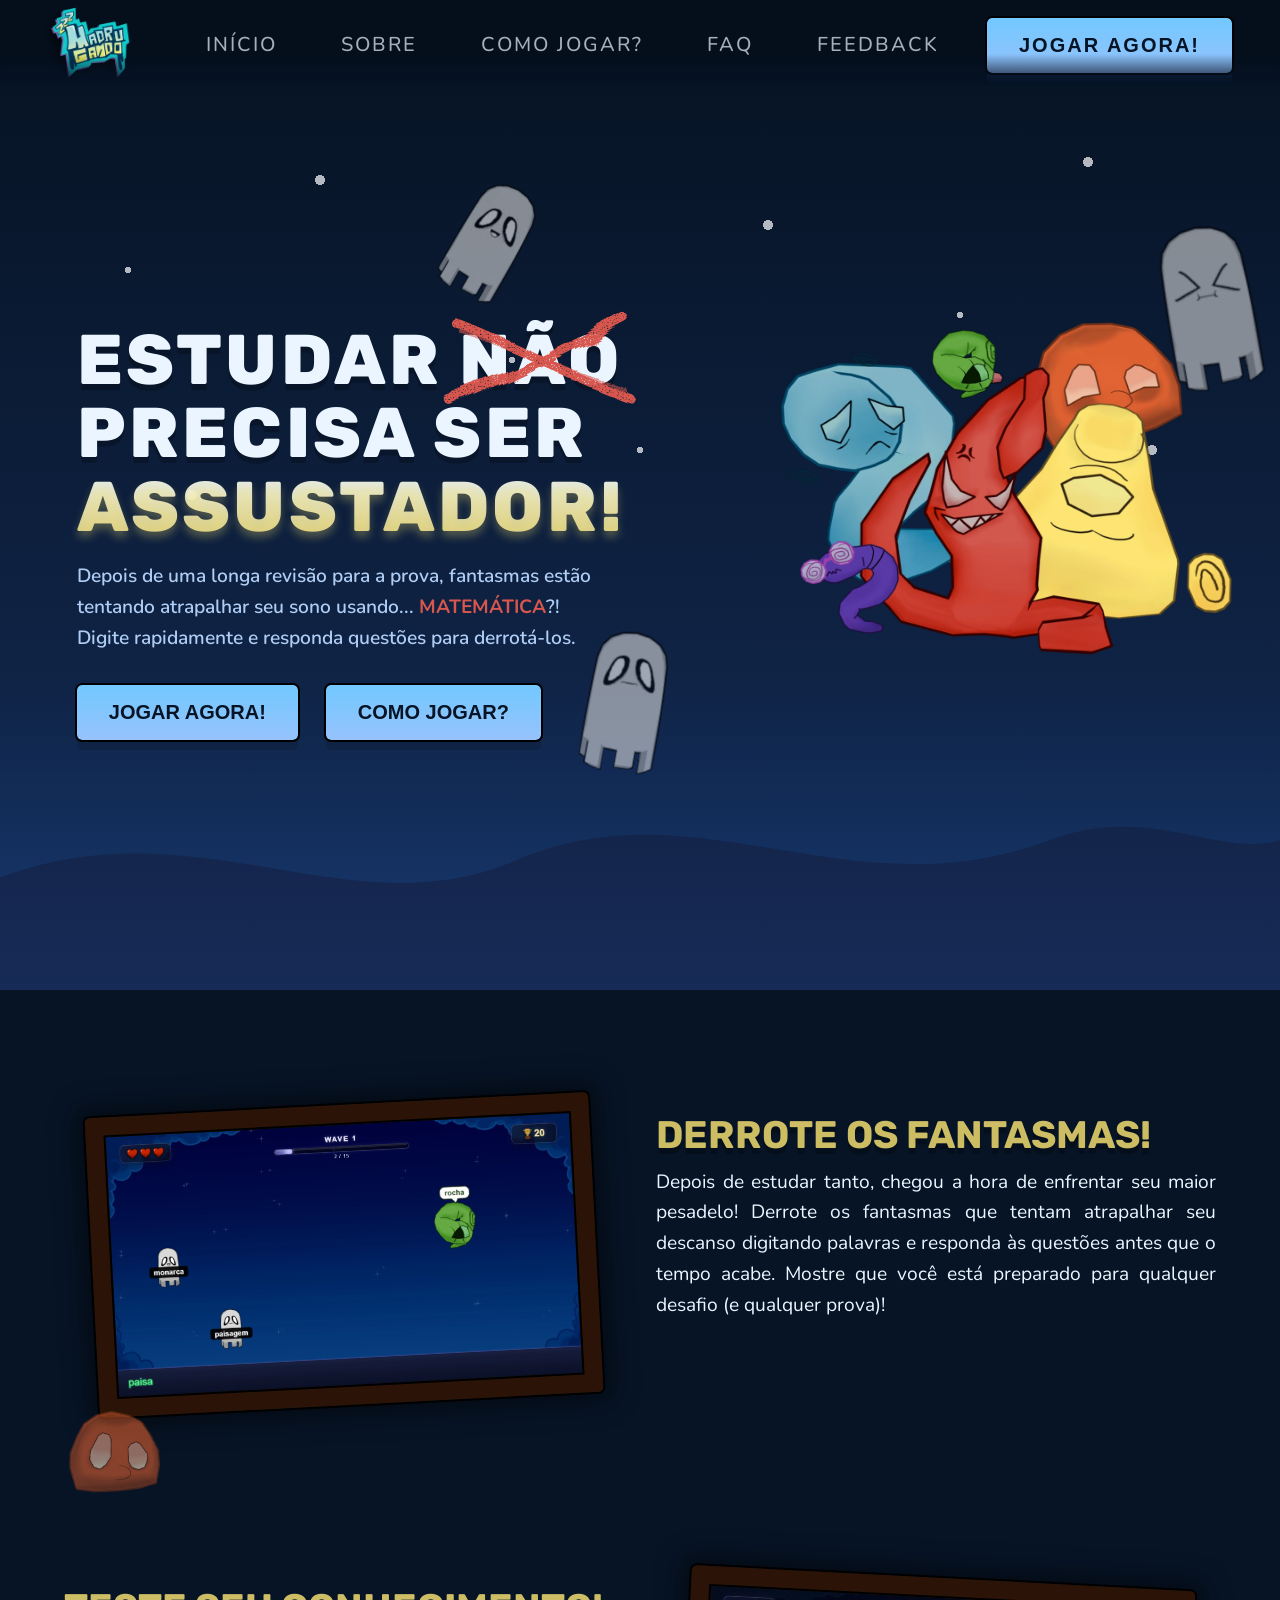
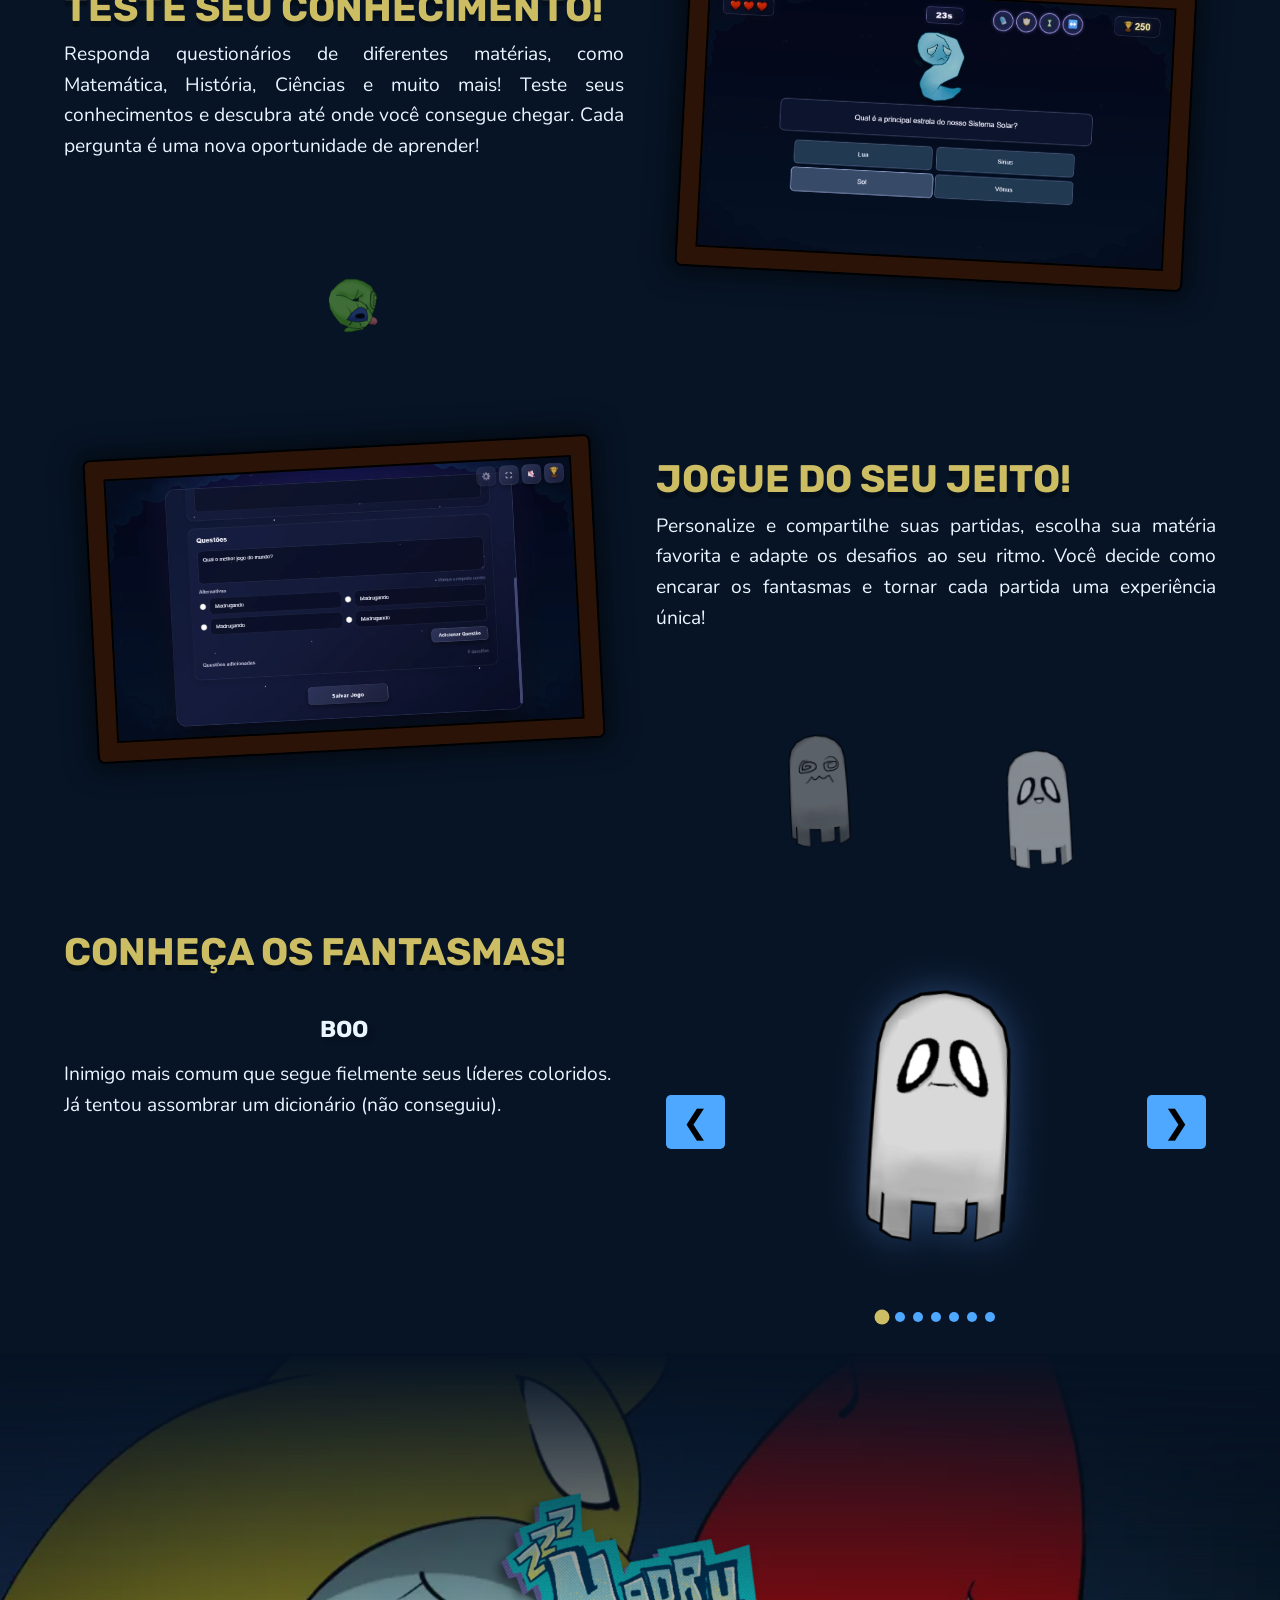
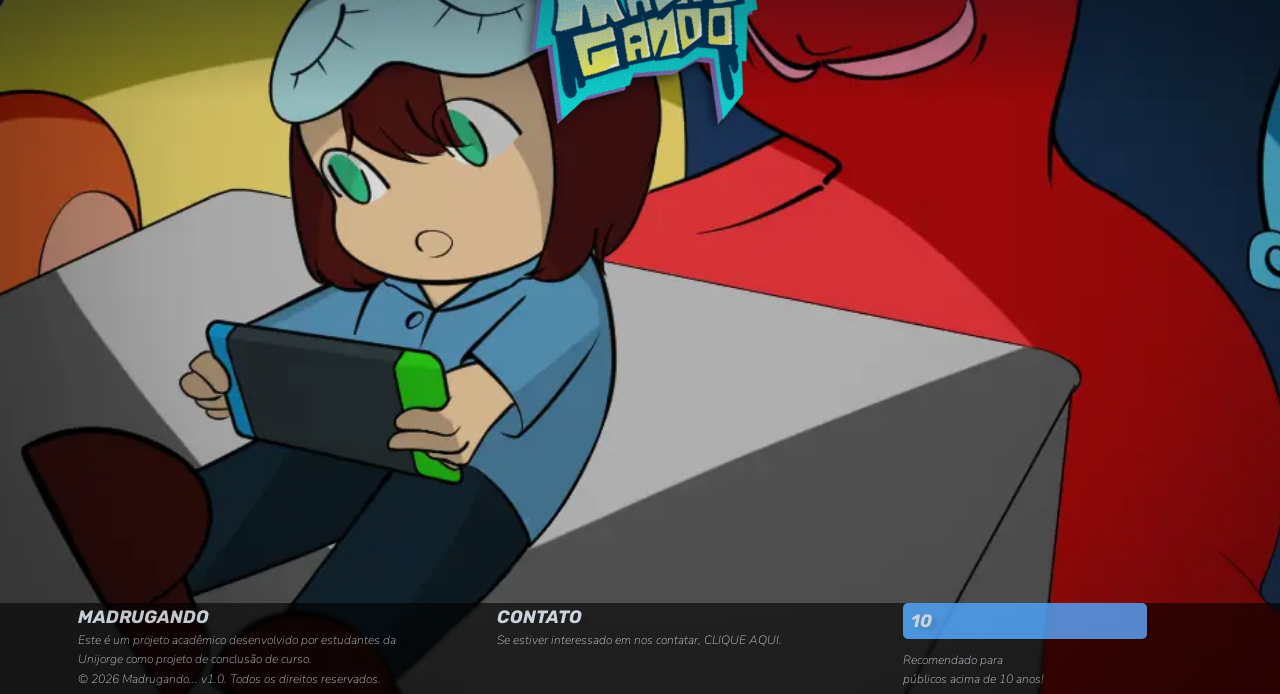
==== commit f3bd33c0: "novas renders para mainpage" ====
--- a/index.html
+++ b/index.html
@@ -74,9 +74,11 @@
 
     <div class="boo banner-carrossel">
         <ul>
-            <li class="ativo"><img src="./assets/landingpage/azul.webp" alt="Fantasma Azul" loading="lazy"></li>
-            <li><img src="./assets/landingpage/vermelho.webp" alt="Fantasma Vermelho" loading="lazy"></li>
-            <li><img src="./assets/landingpage/laranja.webp" alt="Fantasma Laranja" loading="lazy"></li>
+            <li class="ativo"><img src="./assets/landingpage/gang2.webp" alt="" loading="lazy"></li>
+            <li><img src="./assets/landingpage/render4.webp" alt="" loading="lazy"></li>
+            <li><img src="./assets/landingpage/render1.webp" alt="" loading="lazy"></li>
+            <li><img src="./assets/landingpage/render3.webp" alt="" loading="lazy"></li>
+            <li><img src="./assets/landingpage/render2.webp" alt="" loading="lazy"></li>
         </ul>
     </div>
   <div class="boo f1">
@@ -130,7 +132,7 @@
             <div class="corpo-conteudoE">
 
             <div class="boo2 corpof1">
-                <img src="./assets/landingpage//laranja.webp" alt="" loading="lazy">
+                <img src="./assets/landingpage//laranja2.webp" alt="" loading="lazy">
             </div>
 
                 <div class="corpo-img">
@@ -147,7 +149,7 @@
             <div class="corpo-conteudoD">
 
             <div class="boo2 corpof2">
-                <img src="./assets/landingpage//verde.webp" alt="" loading="lazy">
+                <img src="./assets/landingpage//verde2.webp" alt="" loading="lazy">
             </div>
 
                 <div class="corpo-texto">
